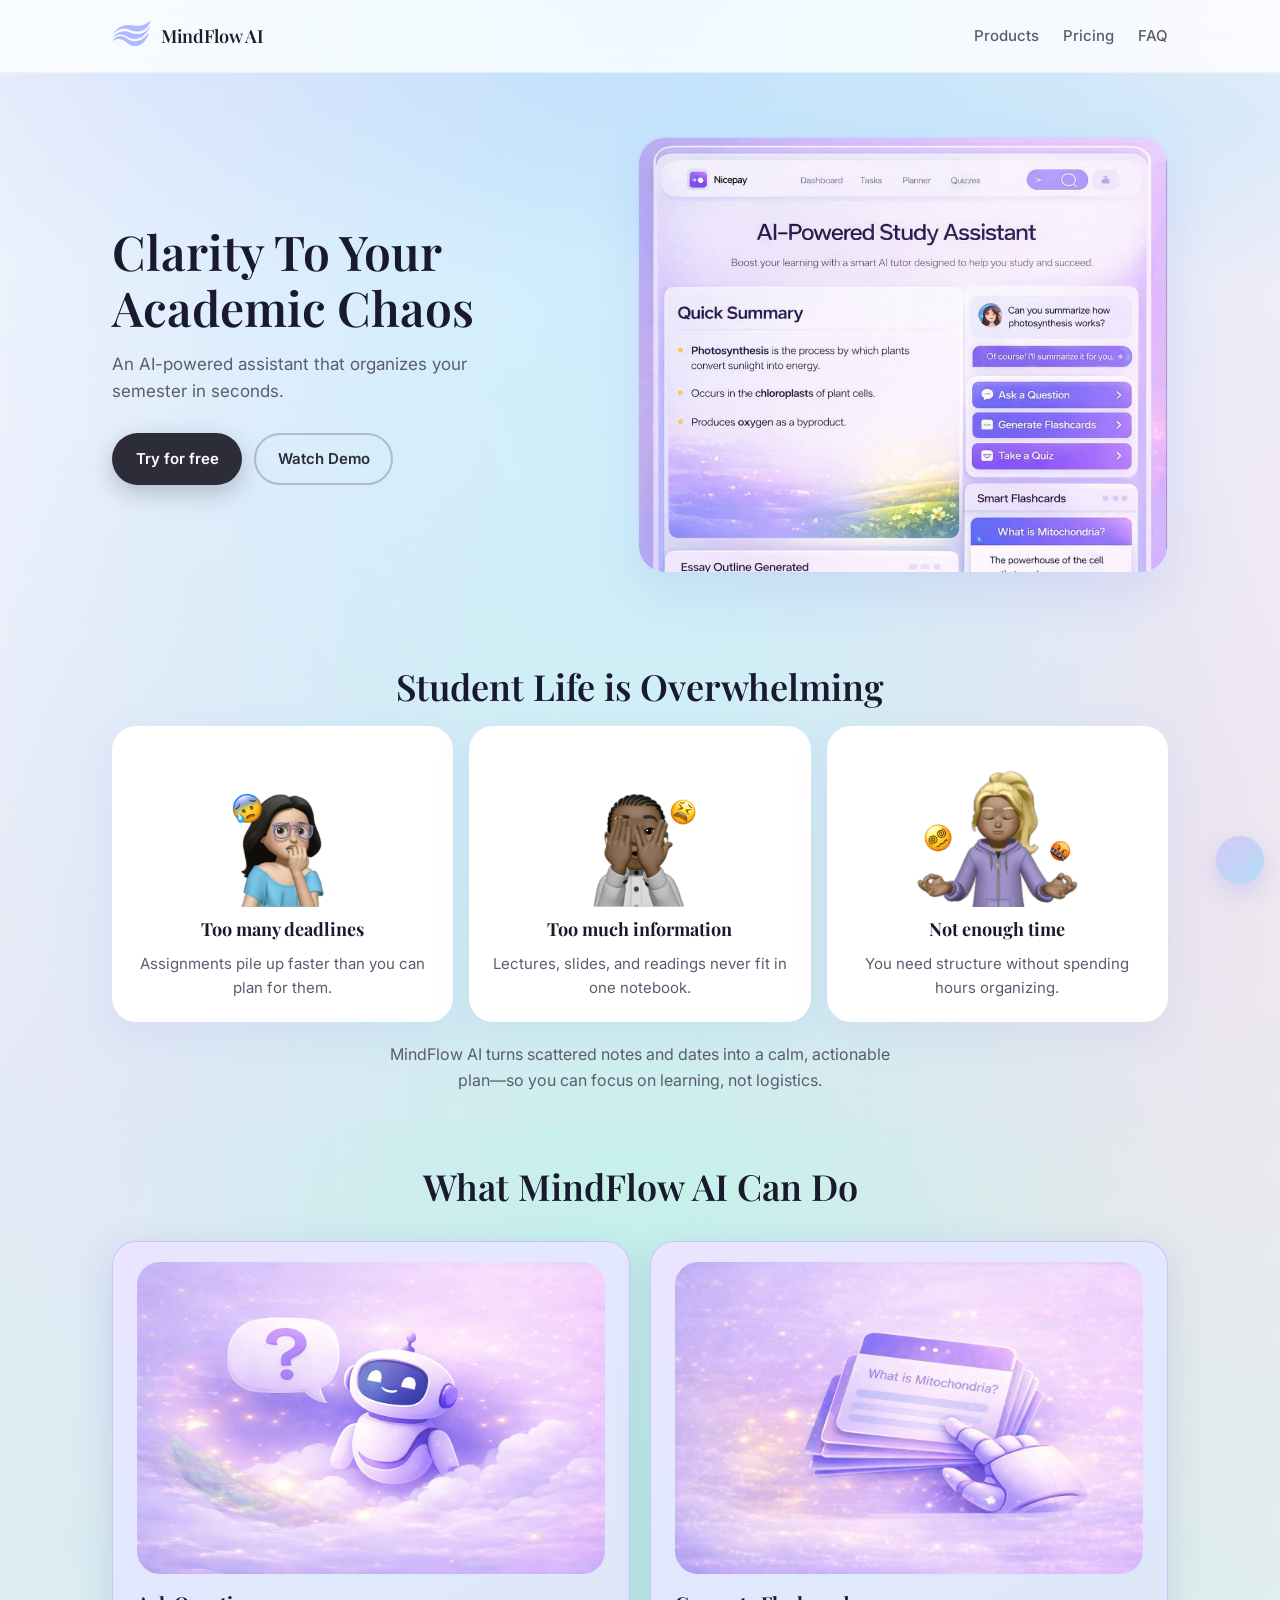
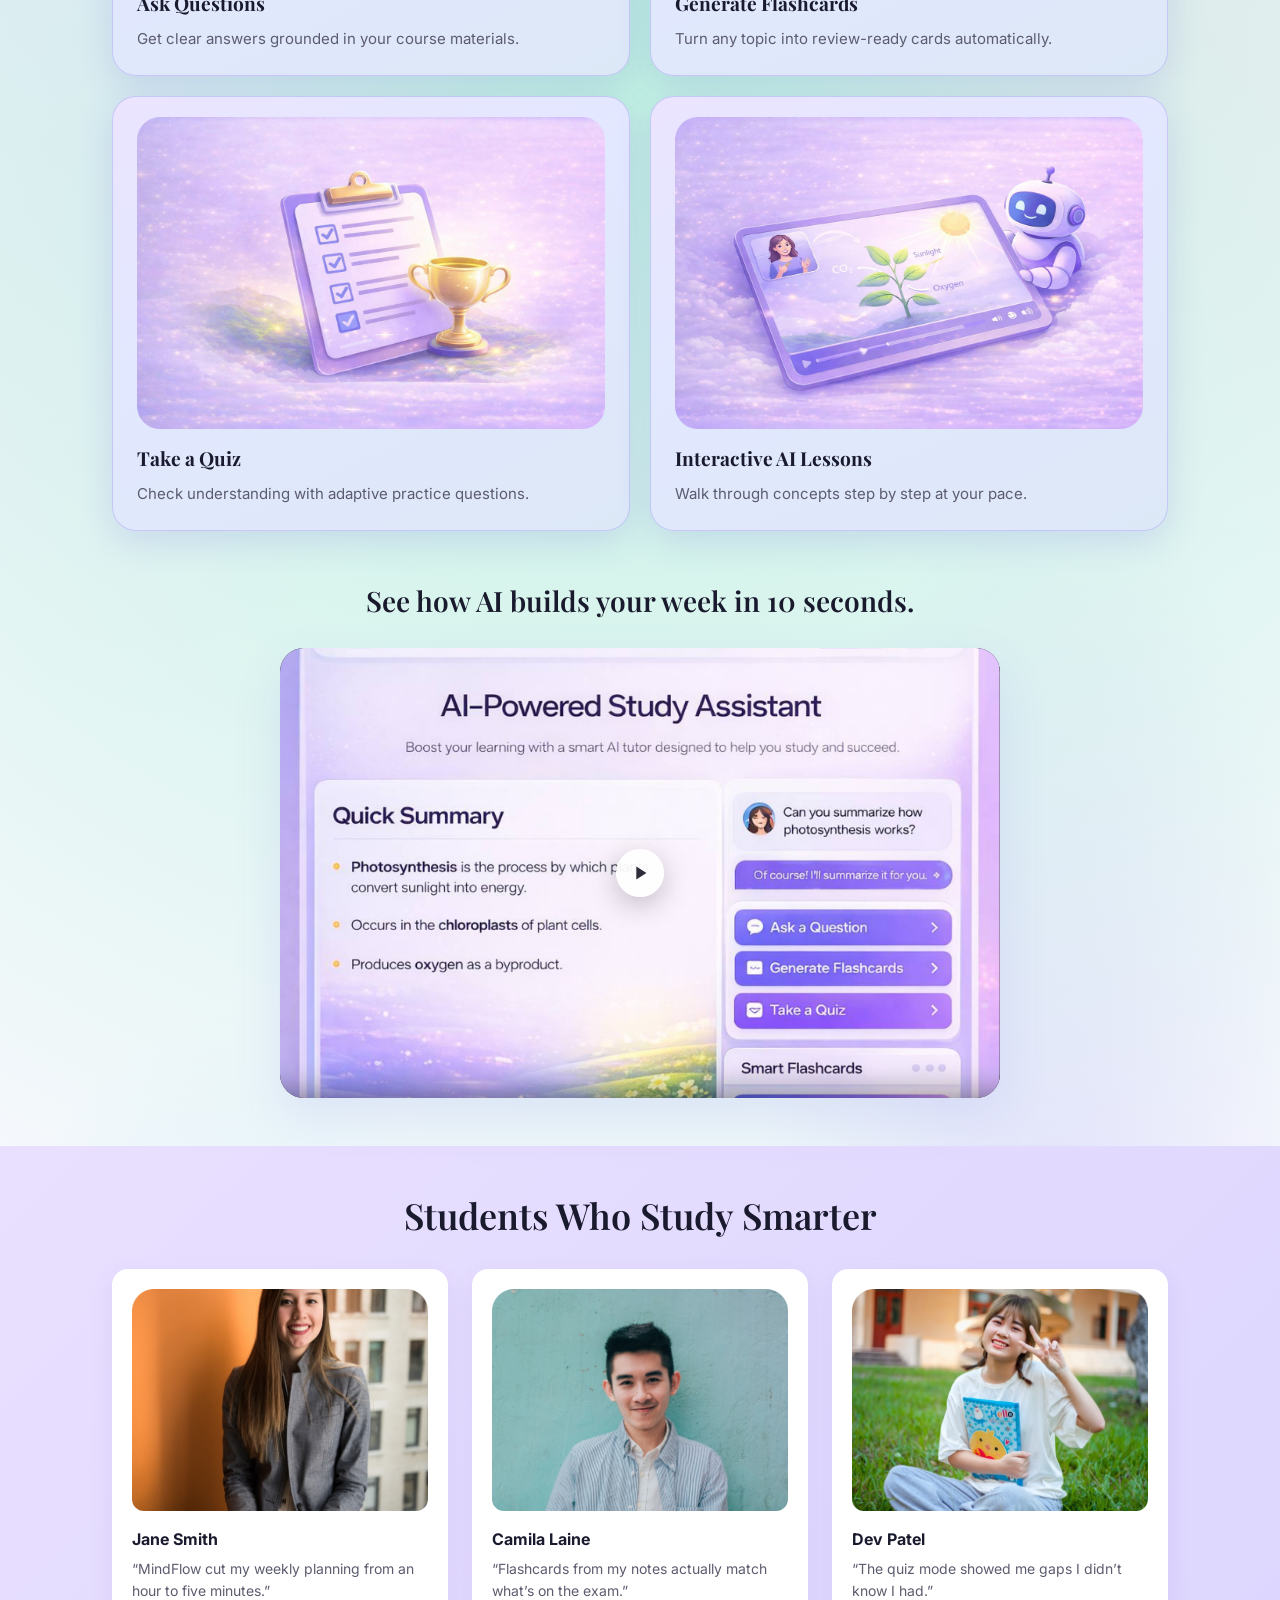
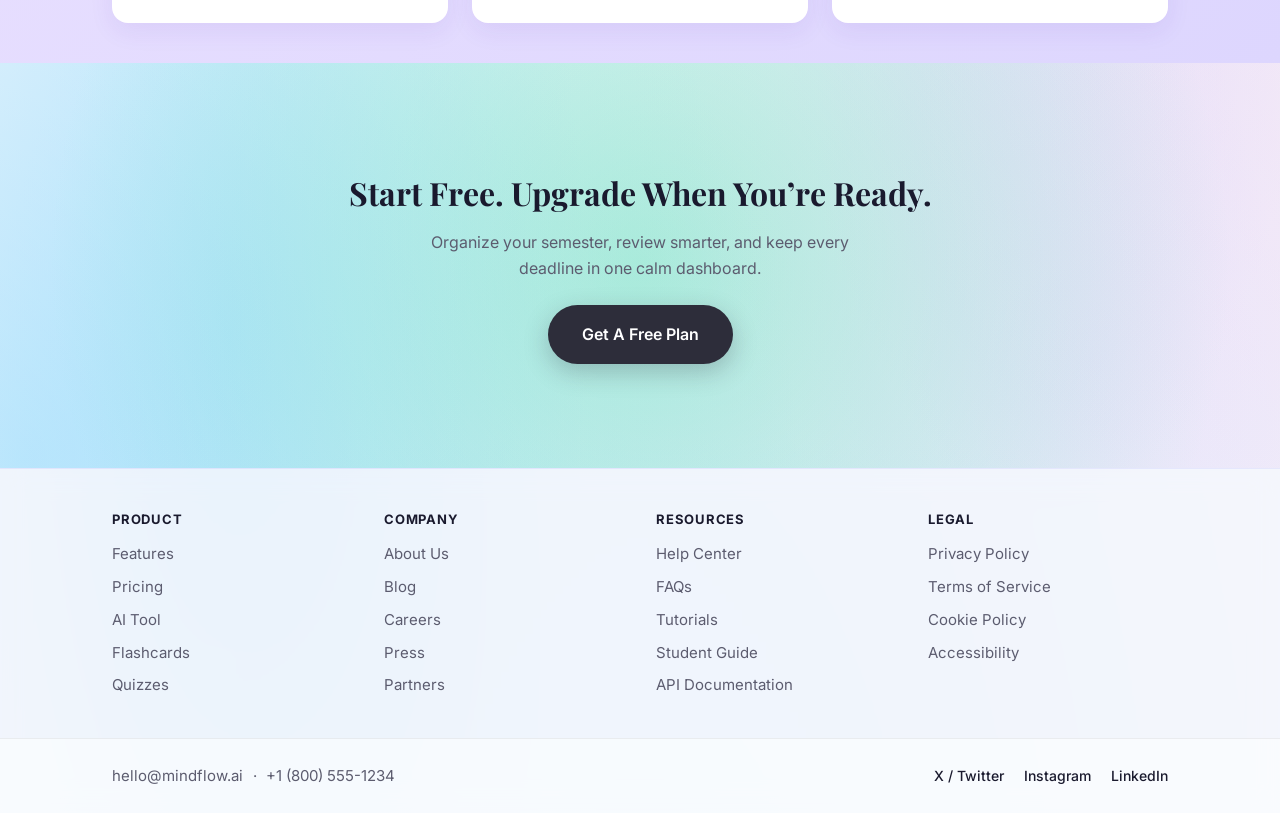
==== index.html @ b5762c06 "first commit" ====
<!DOCTYPE html>
<!-- MindFlow AI landing page for the web project -->
<html lang="en">
  <head>
    <meta charset="UTF-8" />
    <!-- makes the site look ok on phones (width fits the screen) -->
    <meta name="viewport" content="width=device-width, initial-scale=1.0" />
    <title>MindFlow AI — AI-Powered Study Assistant</title>
    <!-- Load fonts from Google; preconnect helps them load a bit faster -->
    <link rel="preconnect" href="https://fonts.googleapis.com" />
    <link rel="preconnect" href="https://fonts.gstatic.com" crossorigin />
    <link
      href="https://fonts.googleapis.com/css2?family=Inter:wght@400;500;600&family=Playfair+Display:ital,wght@0,500;0,600;0,700;1,500&display=swap"
      rel="stylesheet"
    />
    <!-- Main stylesheet for this page -->
    <link rel="stylesheet" href="styles.css" />
  </head>
  <body>
    <!-- top bar stays visible when you scroll; id top is for the logo link -->
    <header class="site-header" id="top">
      <div class="header-inner">
        <a href="#top" class="logo-link">
          <span class="logo-mark" aria-hidden="true">
            <img
              class="logo-img"
              src="resources/logo.svg"
              alt=""
              width="44"
              height="36"
              decoding="async"
            />
          </span>
          <span class="logo-text">MindFlow AI</span>
        </a>
        <!-- aria-label so screen readers know what this nav is -->
        <nav class="nav-primary" aria-label="Main">
          <ul class="nav-list">
            <li><a href="#services">Products</a></li>
            <li><a href="#cta">Pricing</a></li>
            <li><a href="#footer">FAQ</a></li>
          </ul>
        </nav>
      </div>
    </header>

    <!-- Main page content -->
    <main>
      <!-- big intro at the top with headline + screenshot -->
      <section class="section section--hero" id="hero" aria-labelledby="hero-heading">
        <!-- extra color blob behind the hero, hidden from screen readers -->
        <div class="hero-bg" aria-hidden="true"></div>
        <div class="container hero-layout">
          <div class="hero-copy">
            <h1 id="hero-heading" class="hero-title">Clarity To Your Academic Chaos</h1>
            <p class="hero-lead">An AI-powered assistant that organizes your semester in seconds.</p>
            <div class="hero-actions">
              <a href="#cta" class="btn btn--primary">Try for free</a>
              <a href="#demo" class="btn btn--ghost">Watch Demo</a>
            </div>
          </div>
          <figure class="hero-mockup">
            <img
              src="resources/hero_study_assistant.png"
              alt="MindFlow AI app dashboard with quick summary and study assistant tools"
              width="1200"
              height="800"
              loading="eager"
              fetchpriority="high"
            />
          </figure>
        </div>
      </section>

      <!-- 3 cards about problems students have -->
      <section class="section section--about" id="about" aria-labelledby="about-heading">
        <div class="container">
          <h2 id="about-heading" class="section-title">Student Life is Overwhelming</h2>
          <!-- article for each card -->
          <div class="about-grid">
            <article class="about-card">
              <div class="about-avatar">
                <img src="resources/student_life_deadlines.png" alt="" width="200" height="200" />
              </div>
              <h3 class="about-card-title">Too many deadlines</h3>
              <p class="about-card-text">Assignments pile up faster than you can plan for them.</p>
            </article>
            <article class="about-card">
              <div class="about-avatar">
                <img src="resources/student_life_much_info.png" alt="" width="200" height="200" />
              </div>
              <h3 class="about-card-title">Too much information</h3>
              <p class="about-card-text">Lectures, slides, and readings never fit in one notebook.</p>
            </article>
            <article class="about-card">
              <div class="about-avatar">
                <img src="resources/student_life_no_time.png" alt="" width="200" height="200" />
              </div>
              <h3 class="about-card-title">Not enough time</h3>
              <p class="about-card-text">You need structure without spending hours organizing.</p>
            </article>
          </div>
          <p class="about-outro">
            MindFlow AI turns scattered notes and dates into a calm, actionable plan—so you can focus on learning, not logistics.
          </p>
        </div>
      </section>

      <!-- features, then video, then reviews, then the sign up strip -->
      <section class="section section--services" id="services" aria-labelledby="services-heading">
        <div class="container">
          <h2 id="services-heading" class="section-title">What MindFlow AI Can Do</h2>
          <div class="features-grid">
            <article class="feature-card">
              <div class="feature-visual">
                <img src="resources/feature_questions.png" alt="" width="200" height="200" />
              </div>
              <h3 class="feature-title">Ask Questions</h3>
              <p class="feature-text">Get clear answers grounded in your course materials.</p>
            </article>
            <article class="feature-card">
              <div class="feature-visual">
                <img src="resources/feature_flashcards.png" alt="" width="200" height="200" />
              </div>
              <h3 class="feature-title">Generate Flashcards</h3>
              <p class="feature-text">Turn any topic into review-ready cards automatically.</p>
            </article>
            <article class="feature-card">
              <div class="feature-visual">
                <img src="resources/feature_quiz.png" alt="" width="200" height="200" />
              </div>
              <h3 class="feature-title">Take a Quiz</h3>
              <p class="feature-text">Check understanding with adaptive practice questions.</p>
            </article>
            <article class="feature-card">
              <div class="feature-visual">
                <img src="resources/feature_lessons.png" alt="" width="200" height="200" />
              </div>
              <h3 class="feature-title">Interactive AI Lessons</h3>
              <p class="feature-text">Walk through concepts step by step at your pace.</p>
            </article>
          </div>

          <!-- id demo = Watch demo button in header jumps here -->
          <div class="demo-block" id="demo">
            <h2 class="demo-title">See how AI builds your week in 10 seconds.</h2>
            <div class="demo-video-wrap">
              <button
                type="button"
                class="demo-play-toggle"
                aria-label="Play video"
                aria-pressed="false"
              >
                <svg
                  class="demo-play-toggle__icon demo-play-toggle__icon--play"
                  width="22"
                  height="22"
                  viewBox="0 0 24 24"
                  fill="none"
                  xmlns="http://www.w3.org/2000/svg"
                  aria-hidden="true"
                >
                  <path d="M8 5v14l11-7L8 5z" fill="currentColor" />
                </svg>
                <svg
                  class="demo-play-toggle__icon demo-play-toggle__icon--pause"
                  width="22"
                  height="22"
                  viewBox="0 0 24 24"
                  fill="none"
                  xmlns="http://www.w3.org/2000/svg"
                  aria-hidden="true"
                >
                  <path d="M6 5h4v14H6V5zm8 0h4v14h-4V5z" fill="currentColor" />
                </svg>
              </button>
              <video
                id="demo-video"
                class="demo-video"
                controls
                playsinline
                preload="metadata"
                poster="resources/hero_study_assistant.png"
              >
                <source src="resources/video_guide.mp4" type="video/mp4" />
              </video>
            </div>
          </div>
        </div>

        <!-- purple part goes full screen width, container inside keeps text lined up -->
        <div class="testimonials-block" aria-labelledby="testimonials-heading">
          <div class="container">
            <h2 id="testimonials-heading" class="section-title section-title--on-tint">
              Students Who Study Smarter
            </h2>
            <div class="testimonials-row">
              <figure class="testimonial-card">
                <img
                  class="testimonial-photo"
                  src="resources/student_1.png"
                  alt="Jane Smith"
                  width="400"
                  height="500"
                />
                <figcaption>
                  <strong>Jane Smith</strong>
                  <p>“MindFlow cut my weekly planning from an hour to five minutes.”</p>
                </figcaption>
              </figure>
              <figure class="testimonial-card">
                <img
                  class="testimonial-photo"
                  src="resources/student_2.png"
                  alt="Camila Laine"
                  width="400"
                  height="500"
                />
                <figcaption>
                  <strong>Camila Laine</strong>
                  <p>“Flashcards from my notes actually match what’s on the exam.”</p>
                </figcaption>
              </figure>
              <figure class="testimonial-card">
                <img
                  class="testimonial-photo"
                  src="resources/student_3.png"
                  alt="Dev Patel"
                  width="400"
                  height="500"
                />
                <figcaption>
                  <strong>Dev Patel</strong>
                  <p>“The quiz mode showed me gaps I didn’t know I had.”</p>
                </figcaption>
              </figure>
            </div>
          </div>
        </div>

        <!-- id cta used by Pricing link and Try for free -->
        <div class="cta-block" id="cta" aria-labelledby="cta-heading">
          <div class="cta-glow" aria-hidden="true"></div>
          <div class="cta-inner container">
            <h2 id="cta-heading" class="cta-title">Start Free. Upgrade When You’re Ready.</h2>
            <p class="cta-text">
              Organize your semester, review smarter, and keep every deadline in one calm dashboard.
            </p>
            <a href="#top" class="btn btn--primary btn--large">Get A Free Plan</a>
          </div>
        </div>
      </section>
    </main>

    <!-- links at bottom; id footer for FAQ in nav -->
    <footer class="site-footer" id="footer">
      <div class="container footer-grid">
        <div class="footer-col">
          <h3 class="footer-heading">Product</h3>
          <ul class="footer-links">
            <li><a href="#services">Features</a></li>
            <li><a href="#cta">Pricing</a></li>
            <li><a href="#services">AI Tool</a></li>
            <li><a href="#services">Flashcards</a></li>
            <li><a href="#services">Quizzes</a></li>
          </ul>
        </div>
        <div class="footer-col">
          <h3 class="footer-heading">Company</h3>
          <ul class="footer-links">
            <li><a href="#about">About Us</a></li>
            <li><a href="#footer">Blog</a></li>
            <li><a href="#footer">Careers</a></li>
            <li><a href="#footer">Press</a></li>
            <li><a href="#footer">Partners</a></li>
          </ul>
        </div>
        <div class="footer-col">
          <h3 class="footer-heading">Resources</h3>
          <ul class="footer-links">
            <li><a href="#footer">Help Center</a></li>
            <li><a href="#footer">FAQs</a></li>
            <li><a href="#footer">Tutorials</a></li>
            <li><a href="#footer">Student Guide</a></li>
            <li><a href="#footer">API Documentation</a></li>
          </ul>
        </div>
        <div class="footer-col">
          <h3 class="footer-heading">Legal</h3>
          <ul class="footer-links">
            <li><a href="#footer">Privacy Policy</a></li>
            <li><a href="#footer">Terms of Service</a></li>
            <li><a href="#footer">Cookie Policy</a></li>
            <li><a href="#footer">Accessibility</a></li>
          </ul>
        </div>
      </div>
      <div class="footer-bottom">
        <div class="container footer-bottom-inner">
          <!-- mailto opens email app, tel opens phone -->
          <p class="footer-contact">
            <a href="mailto:hello@mindflow.ai">hello@mindflow.ai</a>
            <span class="sep" aria-hidden="true">·</span>
            <a href="tel:+18005551234">+1 (800) 555-1234</a>
          </p>
          <!-- _blank = new tab; noopener lowers risk when opening external links -->
          <ul class="social-list" aria-label="Social media">
            <li>
              <a href="https://twitter.com" class="social-link" target="_blank" rel="noopener noreferrer">X / Twitter</a>
            </li>
            <li>
              <a href="https://instagram.com" class="social-link" target="_blank" rel="noopener noreferrer">Instagram</a>
            </li>
            <li>
              <a href="https://linkedin.com" class="social-link" target="_blank" rel="noopener noreferrer">LinkedIn</a>
            </li>
          </ul>
        </div>
      </div>
    </footer>

    <script>
      // small script: middle play button plays or pauses the video and switches icon
      (function () {
        var wrap = document.querySelector(".demo-video-wrap");
        if (!wrap) return;
        var video = wrap.querySelector(".demo-video");
        var btn = wrap.querySelector(".demo-play-toggle");
        if (!video || !btn) return;

        function syncToggle() {
          var playing = !video.paused;
          btn.classList.toggle("is-playing", playing);
          btn.setAttribute("aria-pressed", playing ? "true" : "false");
          btn.setAttribute("aria-label", playing ? "Pause video" : "Play video");
        }

        btn.addEventListener("click", function () {
          if (video.paused) {
            video.play().catch(function () {});
          } else {
            video.pause();
          }
        });

        video.addEventListener("play", syncToggle);
        video.addEventListener("pause", syncToggle);
        video.addEventListener("ended", syncToggle);
      })();
    </script>
  </body>
</html>
---- styles.css ----
/* CSS for MindFlow landing page — mobile-first: base rules for small screens, wider layouts in media queries */

/* box-sizing so padding doesnt mess up widths */
*,
*::before,
*::after {
  box-sizing: border-box;
}

/* shared colors and spacing tokens — change :root to restyle the whole page */
:root {
  --font-sans: "Inter", system-ui, sans-serif;
  --font-serif: "Playfair Display", Georgia, serif;
  --color-text: #1a1a2e;
  --color-muted: #5c5c6f;
  --color-white: #fff;
  --lavender: #e8e4f3;
  --mint: #d4f4ec;
  --blue-soft: #d6e8ff;
  --pink-soft: #fde8f0;
  --purple-tint: #c4b5fd;
  --accent-dark: #2d2d3a;
  --shadow-soft: 0 20px 50px rgba(99, 102, 241, 0.12);
  --radius: 16px;
  --radius-lg: 24px;
  --header-h: 72px;
  --mesh-base-color: #f5f8fc;
}

/* smooth scroll when you click anchor links */
html {
  scroll-behavior: smooth;
}

/* page background = soft circles on a light base (matches the mockup style) */
body {
  margin: 0;
  min-height: 100vh;
  font-family: var(--font-sans);
  font-size: 1rem;
  line-height: 1.6;
  color: var(--color-text);
  background-color: var(--mesh-base-color);
  background-image:
    radial-gradient(ellipse 110% 85% at 50% -8%, rgba(125, 211, 252, 0.44), transparent 58%),
    radial-gradient(ellipse 72% 58% at 8% 28%, rgba(233, 213, 255, 0.4), transparent 52%),
    radial-gradient(ellipse 78% 62% at 94% 22%, rgba(251, 207, 232, 0.44), transparent 52%),
    radial-gradient(ellipse 100% 75% at 50% 108%, rgba(186, 230, 253, 0.38), transparent 58%),
    radial-gradient(ellipse 58% 48% at 18% 88%, rgba(125, 211, 252, 0.34), transparent 48%),
    radial-gradient(circle at 48% 40%, rgba(110, 231, 183, 0.4), transparent 52%),
    radial-gradient(ellipse 50% 45% at 82% 72%, rgba(196, 181, 253, 0.32), transparent 46%);
  background-repeat: no-repeat;
  background-size: 100% 100%;
}

img {
  max-width: 100%;
  height: auto;
  display: block;
}

a {
  color: inherit;
  text-decoration: none;
}

a:hover {
  text-decoration: underline;
}

/* keeps content from stretching too wide on big monitors + side padding on phone */
.container {
  width: 100%;
  max-width: 1120px;
  margin-inline: auto;
  padding-inline: 1.25rem;
}

/* sticky header with frosted glass look */
.site-header#top {
  position: sticky;
  top: 0;
  z-index: 100;
  background: rgba(255, 255, 255, 0.72);
  backdrop-filter: blur(12px);
  -webkit-backdrop-filter: blur(12px);
  border-bottom: 1px solid rgba(99, 102, 241, 0.08);
}

/* logo and nav stack on phone, row on tablet+ */
.header-inner {
  display: flex;
  flex-direction: column;
  align-items: flex-start;
  gap: 1rem;
  min-height: var(--header-h);
  padding-block: 1rem;
  max-width: 1120px;
  margin-inline: auto;
  padding-inline: 1.25rem;
}

.logo-link {
  display: inline-flex;
  align-items: center;
  gap: 0.625rem;
  color: var(--color-text);
  position: relative;
  text-decoration: none;
}

.logo-link:hover {
  text-decoration: none;
  opacity: 0.88;
}

.logo-mark {
  display: flex;
  align-items: center;
  flex-shrink: 0;
  line-height: 0;
}

.logo-img {
  display: block;
  height: 32px;
  width: auto;
}

/* brand name next to icon */
.logo-text {
  font-family: var(--font-serif);
  font-size: 1.125rem;
  font-weight: 600;
  letter-spacing: -0.02em;
  line-height: 1;
  color: #1e1b2e;
}

.nav-primary .nav-list {
  list-style: none;
  margin: 0;
  padding: 0;
  display: flex;
  flex-wrap: wrap;
  gap: 0.5rem 1.5rem;
}

.nav-primary .nav-list > li > a {
  position: relative;
  font-size: 0.9375rem;
  font-weight: 500;
  color: var(--color-muted);
  text-decoration: none;
}

/* underline animation on hover (pseudo element trick) */
.nav-primary .nav-list > li > a::after {
  content: "";
  position: absolute;
  left: 0;
  bottom: -0.2em;
  width: 100%;
  height: 1px;
  background: currentColor;
  transform: scaleX(0);
  transform-origin: left center;
  transition: transform 0.28s cubic-bezier(0.22, 1, 0.36, 1);
}

.nav-primary .nav-list > li > a:hover,
.nav-primary .nav-list > li > a:focus-visible {
  color: var(--color-text);
  text-decoration: none;
}

.nav-primary .nav-list > li > a:hover::after,
.nav-primary .nav-list > li > a:focus-visible::after {
  transform: scaleX(1);
}

@media (prefers-reduced-motion: reduce) {
  .nav-primary .nav-list > li > a::after {
    transition-duration: 0.01ms;
  }
}

/* default vertical spacing for each big section */
.section {
  position: relative;
  padding-block: 3.5rem;
}

/* section headings — clamp() so font grows a bit on wider screens */
.section-title {
  font-family: var(--font-serif);
  font-size: clamp(1.75rem, 4vw, 2.25rem);
  font-weight: 600;
  text-align: center;
  margin: 0 0 2rem;
  line-height: 1.2;
}

.section-title--on-tint {
  color: var(--color-text);
}

/* hero: hide overflow so the bg gradient doesnt cause sideways scroll */
.section.section--hero#hero {
  padding-block: 2.5rem 2.75rem;
  overflow: hidden;
}

/* purple/blue glow behind hero text — absolute so it doesnt push layout */
.hero-bg {
  position: absolute;
  inset: -20% -10% auto;
  height: 70%;
  background: radial-gradient(ellipse at 30% 20%, rgba(196, 181, 253, 0.22), transparent 55%),
    radial-gradient(ellipse at 80% 40%, rgba(125, 211, 252, 0.18), transparent 50%);
  pointer-events: none;
  z-index: 0;
}

/* content above the hero background */
.hero-layout {
  position: relative;
  z-index: 1;
  display: flex;
  flex-direction: column;
  gap: 2.5rem;
  align-items: stretch;
}

.hero-copy {
  position: relative;
}

.hero-title {
  font-family: var(--font-serif);
  font-size: clamp(2rem, 6vw, 3rem);
  font-weight: 600;
  line-height: 1.15;
  margin: 0 0 1rem;
}

.hero-lead {
  margin: 0 0 1.75rem;
  font-size: 1.0625rem;
  color: var(--color-muted);
  max-width: 36ch;
}

.hero-actions {
  display: flex;
  flex-wrap: wrap;
  gap: 0.75rem;
  align-items: center;
}

.btn {
  display: inline-flex;
  align-items: center;
  justify-content: center;
  padding: 0.75rem 1.35rem;
  font-weight: 600;
  font-size: 0.9375rem;
  border-radius: 999px;
  border: 2px solid transparent;
  cursor: pointer;
  transition: transform 0.15s ease, box-shadow 0.15s ease, background 0.15s ease;
}

.btn:hover {
  text-decoration: none;
  transform: translateY(-1px);
}

.btn--primary {
  background: var(--accent-dark);
  color: var(--color-white);
  box-shadow: 0 8px 24px rgba(45, 45, 58, 0.25);
}

.btn--primary:hover,
.btn--primary:focus-visible {
  background: #9747ff;
  box-shadow: 0 12px 28px rgba(151, 71, 255, 0.35);
}

.btn--ghost {
  background: transparent;
  color: var(--accent-dark);
  border-color: rgba(45, 45, 58, 0.25);
}

.btn--ghost:hover,
.btn--ghost:focus-visible {
  color: #9747ff;
  border-color: #9747ff;
  background: transparent;
}

.btn--large {
  padding: 0.9rem 2rem;
  font-size: 1rem;
}

.hero-mockup {
  position: relative;
  margin: 0;
}

.hero-mockup img {
  width: 100%;
  height: auto;
  border-radius: var(--radius-lg);
  box-shadow: var(--shadow-soft);
  border: 1px solid rgba(99, 102, 241, 0.1);
}

/* student life section — a little tinted bg, tighter padding than other sections */
.section.section--about#about {
  background: linear-gradient(180deg, transparent, rgba(232, 228, 243, 0.18));
  padding-block: 1.5rem;
}

.section.section--about#about .section-title {
  margin-bottom: 1.125rem;
}

.about-grid {
  display: flex;
  flex-direction: column;
  gap: 1rem;
  margin-bottom: 1.25rem;
}

.about-card {
  background: var(--color-white);
  border-radius: var(--radius-lg);
  padding: 1.25rem 1.25rem 1.35rem;
  text-align: center;
  box-shadow: 0 12px 40px rgba(99, 102, 241, 0.08);
  border: 1px solid rgba(255, 255, 255, 0.8);
}

.about-avatar {
  display: flex;
  justify-content: center;
  margin-bottom: 0.5rem;
  line-height: 0;
}

.about-avatar img {
  display: block;
  width: auto;
  height: auto;
  max-width: 100%;
  max-height: min(160px, 42vw);
  object-fit: contain;
}

.about-card-title {
  font-family: var(--font-serif);
  font-size: 1.125rem;
  margin: 0 0 0.5rem;
}

.about-card-text {
  margin: 0;
  font-size: 0.9375rem;
  color: var(--color-muted);
}

.about-outro {
  text-align: center;
  max-width: 52ch;
  margin: 0 auto;
  color: var(--color-muted);
  font-size: 1rem;
}

/* testimonials: full width purple bar */
.testimonials-block {
  width: 100%;
  margin-top: 2rem;
  padding-block: 2.5rem 2rem;
  padding-inline: 0;
  background: linear-gradient(135deg, #e9e0ff, #ddd6fe);
  border-radius: 0;
}

.testimonials-row {
  display: flex;
  flex-direction: column;
  gap: 1.25rem;
}

.testimonial-card {
  margin: 0;
  background: var(--color-white);
  border-radius: var(--radius);
  padding: 1.25rem;
  box-shadow: 0 8px 24px rgba(91, 33, 182, 0.08);
}

.testimonial-photo {
  width: 100%;
  aspect-ratio: 4 / 3;
  object-fit: cover;
  object-position: center top;
  border-radius: 12px;
  margin-bottom: 1rem;
}

/* name above the quote */
.testimonial-card figcaption strong {
  display: block;
  margin-bottom: 0.35rem;
}

.testimonial-card figcaption p {
  margin: 0;
  font-size: 0.875rem;
  color: var(--color-muted);
}

/* services section — tighter top padding to sit closer to student life; no bottom padding because CTA follows */
.section.section--services#services {
  padding-block-end: 0;
  padding-block-start: 2.25rem;
}

.features-grid {
  display: flex;
  flex-direction: column;
  gap: 1.25rem;
  margin-bottom: 3rem;
}

/* feature cards all same purple-ish style with shadow so they pop */
.feature-card {
  display: flex;
  flex-direction: column;
  align-items: stretch;
  min-width: 0;
  background: linear-gradient(155deg, #ebe4ff 0%, #e2e8ff 42%, #dde8f7 100%);
  border-radius: var(--radius-lg);
  padding: 1.25rem 1.5rem 1.5rem;
  border: 1px solid rgba(79, 70, 229, 0.2);
  box-shadow: 0 10px 36px rgba(67, 56, 202, 0.14);
  position: relative;
  overflow: hidden;
}

.feature-visual {
  display: flex;
  align-items: center;
  justify-content: center;
  align-self: center;
  width: fit-content;
  max-width: 100%;
  margin-bottom: 0.875rem;
  flex-shrink: 0;
}

.feature-visual img {
  display: block;
  width: auto;
  height: auto;
  max-width: 100%;
  object-fit: contain;
}

.feature-title {
  font-family: var(--font-serif);
  font-size: 1.2rem;
  margin: 0 0 0.5rem;
  width: 100%;
  min-width: 0;
}

.feature-text {
  margin: 0;
  font-size: 0.9375rem;
  color: var(--color-muted);
  width: 100%;
  min-width: 0;
}

.demo-block {
  text-align: center;
  margin-bottom: 3rem;
}

.demo-title {
  font-family: var(--font-serif);
  font-size: clamp(1.35rem, 3.5vw, 1.75rem);
  font-weight: 600;
  margin: 0 0 1.5rem;
}

/* 16:10 box so the video doesnt jump when it plays */
.demo-video-wrap {
  position: relative;
  width: 100%;
  max-width: 720px;
  margin-inline: auto;
  aspect-ratio: 16 / 10;
  border-radius: var(--radius-lg);
  overflow: hidden;
  box-shadow: var(--shadow-soft);
  background: #0f0f14;
}

.demo-play-toggle {
  position: absolute;
  top: 50%;
  left: 50%;
  z-index: 2;
  display: inline-flex;
  align-items: center;
  justify-content: center;
  width: 48px;
  height: 48px;
  margin: 0;
  padding: 0;
  border: none;
  border-radius: 50%;
  color: var(--accent-dark);
  background: rgba(255, 255, 255, 0.94);
  box-shadow: 0 8px 28px rgba(0, 0, 0, 0.22);
  cursor: pointer;
  transform: translate(-50%, -50%);
  transition: transform 0.15s ease, box-shadow 0.15s ease, background 0.15s ease;
}

.demo-play-toggle:hover {
  background: var(--color-white);
  box-shadow: 0 10px 32px rgba(99, 102, 241, 0.25);
  transform: translate(-50%, -50%) scale(1.06);
}

.demo-play-toggle:focus-visible {
  outline: 2px solid #6366f1;
  outline-offset: 3px;
}

.demo-play-toggle__icon {
  display: block;
}

.demo-play-toggle__icon--pause {
  display: none;
}

.demo-play-toggle.is-playing .demo-play-toggle__icon--play {
  display: none;
}

.demo-play-toggle.is-playing .demo-play-toggle__icon--pause {
  display: block;
}

@media (prefers-reduced-motion: reduce) {
  .demo-play-toggle {
    transition-duration: 0.01ms;
  }

  .demo-play-toggle:hover {
    transform: translate(-50%, -50%);
  }
}

/* video fills width of box, extra height gets clipped */
.demo-video {
  position: absolute;
  left: 0;
  top: 50%;
  transform: translateY(-50%);
  width: 100%;
  height: auto;
  display: block;
}

/* start free strip — full width, big padding */
.cta-block {
  position: relative;
  width: 100%;
  text-align: center;
  padding-block: clamp(4rem, 10vw, 6.5rem);
  padding-inline: 0;
  overflow: hidden;
}

/* colorful blobs behind the CTA text */
.cta-glow {
  position: absolute;
  inset: -30%;
  background: radial-gradient(circle at 50% 50%, rgba(110, 231, 183, 0.48), transparent 55%),
    radial-gradient(circle at 20% 80%, rgba(125, 211, 252, 0.42), transparent 45%),
    radial-gradient(circle at 88% 18%, rgba(251, 207, 232, 0.28), transparent 42%),
    radial-gradient(ellipse 90% 70% at 50% 115%, rgba(186, 230, 253, 0.35), transparent 55%),
    radial-gradient(circle at 72% 65%, rgba(196, 181, 253, 0.22), transparent 48%);
  z-index: 0;
}

.cta-inner {
  position: relative;
  z-index: 1;
}

.cta-title {
  font-family: var(--font-serif);
  font-size: clamp(1.5rem, 4vw, 2rem);
  margin: 0 0 0.75rem;
}

.cta-text {
  margin: 0 auto 1.5rem;
  max-width: 42ch;
  color: var(--color-muted);
}

/* footer */
.site-footer#footer {
  background: rgba(244, 246, 252, 0.72);
  backdrop-filter: blur(14px);
  -webkit-backdrop-filter: blur(14px);
  border-top: 1px solid rgba(99, 102, 241, 0.1);
  padding-top: 0;
}

.footer-grid {
  display: flex;
  flex-direction: column;
  gap: 2rem;
  padding-block: 2.5rem;
}

.footer-heading {
  font-size: 0.8125rem;
  font-weight: 700;
  text-transform: uppercase;
  letter-spacing: 0.06em;
  margin: 0 0 0.75rem;
  color: var(--color-text);
}

.footer-links {
  list-style: none;
  margin: 0;
  padding: 0;
}

/* space between list items — the + selector means "li that comes right after another li" */
.footer-links li + li {
  margin-top: 0.45rem;
}

.footer-links a {
  font-size: 0.9375rem;
  color: var(--color-muted);
}

.footer-links a:hover {
  color: var(--color-text);
}

.footer-bottom {
  border-top: 1px solid rgba(0, 0, 0, 0.06);
  padding-block: 1.5rem;
  background: rgba(255, 255, 255, 0.5);
}

.footer-bottom-inner {
  display: flex;
  flex-direction: column;
  gap: 1rem;
  align-items: center;
  text-align: center;
}

.footer-contact {
  margin: 0;
  font-size: 0.9375rem;
  color: var(--color-muted);
}

.footer-contact .sep {
  margin-inline: 0.35rem;
}

.social-list {
  list-style: none;
  margin: 0;
  padding: 0;
  display: flex;
  flex-wrap: wrap;
  gap: 0.75rem 1.25rem;
  justify-content: center;
}

.social-link {
  font-size: 0.875rem;
  font-weight: 500;
  color: var(--color-text);
}

/* from 640px: header in a row, about cards side by side, 2 column features */
@media (min-width: 640px) {
  .header-inner {
    flex-direction: row;
    align-items: center;
    justify-content: space-between;
  }

  .about-grid {
    flex-direction: row;
    flex-wrap: wrap;
    justify-content: center;
  }

  .about-card {
    flex: 1 1 calc(50% - 1rem);
    min-width: 220px;
    max-width: 320px;
  }

  .testimonials-row {
    flex-direction: row;
    flex-wrap: wrap;
    justify-content: center;
  }

  .testimonial-card {
    flex: 1 1 calc(50% - 1rem);
    max-width: 340px;
  }

  .features-grid {
    display: grid;
    grid-template-columns: repeat(2, 1fr);
    gap: 1.25rem;
  }
}

/* desktop: more section padding, hero side by side, 4 col footer, corner decoration */
@media (min-width: 900px) {
  body::after {
    content: "";
    position: fixed;
    bottom: 1rem;
    right: 1rem;
    width: 48px;
    height: 48px;
    border-radius: 50%;
    background: linear-gradient(135deg, rgba(196, 181, 253, 0.6), rgba(125, 211, 252, 0.5));
    box-shadow: 0 8px 24px rgba(99, 102, 241, 0.2);
    z-index: 40;
    pointer-events: none;
  }

  .section {
    padding-block: 5rem;
  }

  .section.section--services#services {
    padding-block-end: 0;
    padding-block-start: 2.5rem;
  }

  .section.section--hero#hero {
    padding-block: 4rem 3.75rem;
  }

  .section.section--about#about {
    padding-block: 2rem;
  }

  .hero-layout {
    flex-direction: row;
    align-items: center;
    gap: 3rem;
  }

  .hero-copy {
    flex: 1 1 45%;
  }

  .hero-mockup {
    flex: 1 1 50%;
  }

  .about-grid {
    flex-wrap: nowrap;
  }

  .about-card {
    flex: 1 1 0;
    max-width: none;
  }

  .testimonials-block {
    padding-block: 3rem 2.5rem;
  }

  .testimonials-row {
    flex-wrap: nowrap;
    gap: 1.5rem;
  }

  .testimonial-card {
    flex: 1 1 0;
    max-width: none;
  }

  .footer-grid {
    display: grid;
    grid-template-columns: repeat(4, 1fr);
    gap: 2rem;
  }

  .footer-bottom-inner {
    flex-direction: row;
    justify-content: space-between;
    text-align: left;
  }
}

/* a bit more padding on very wide screens */
@media (min-width: 1100px) {
  .container,
  .header-inner {
    padding-inline: 2rem;
  }
}
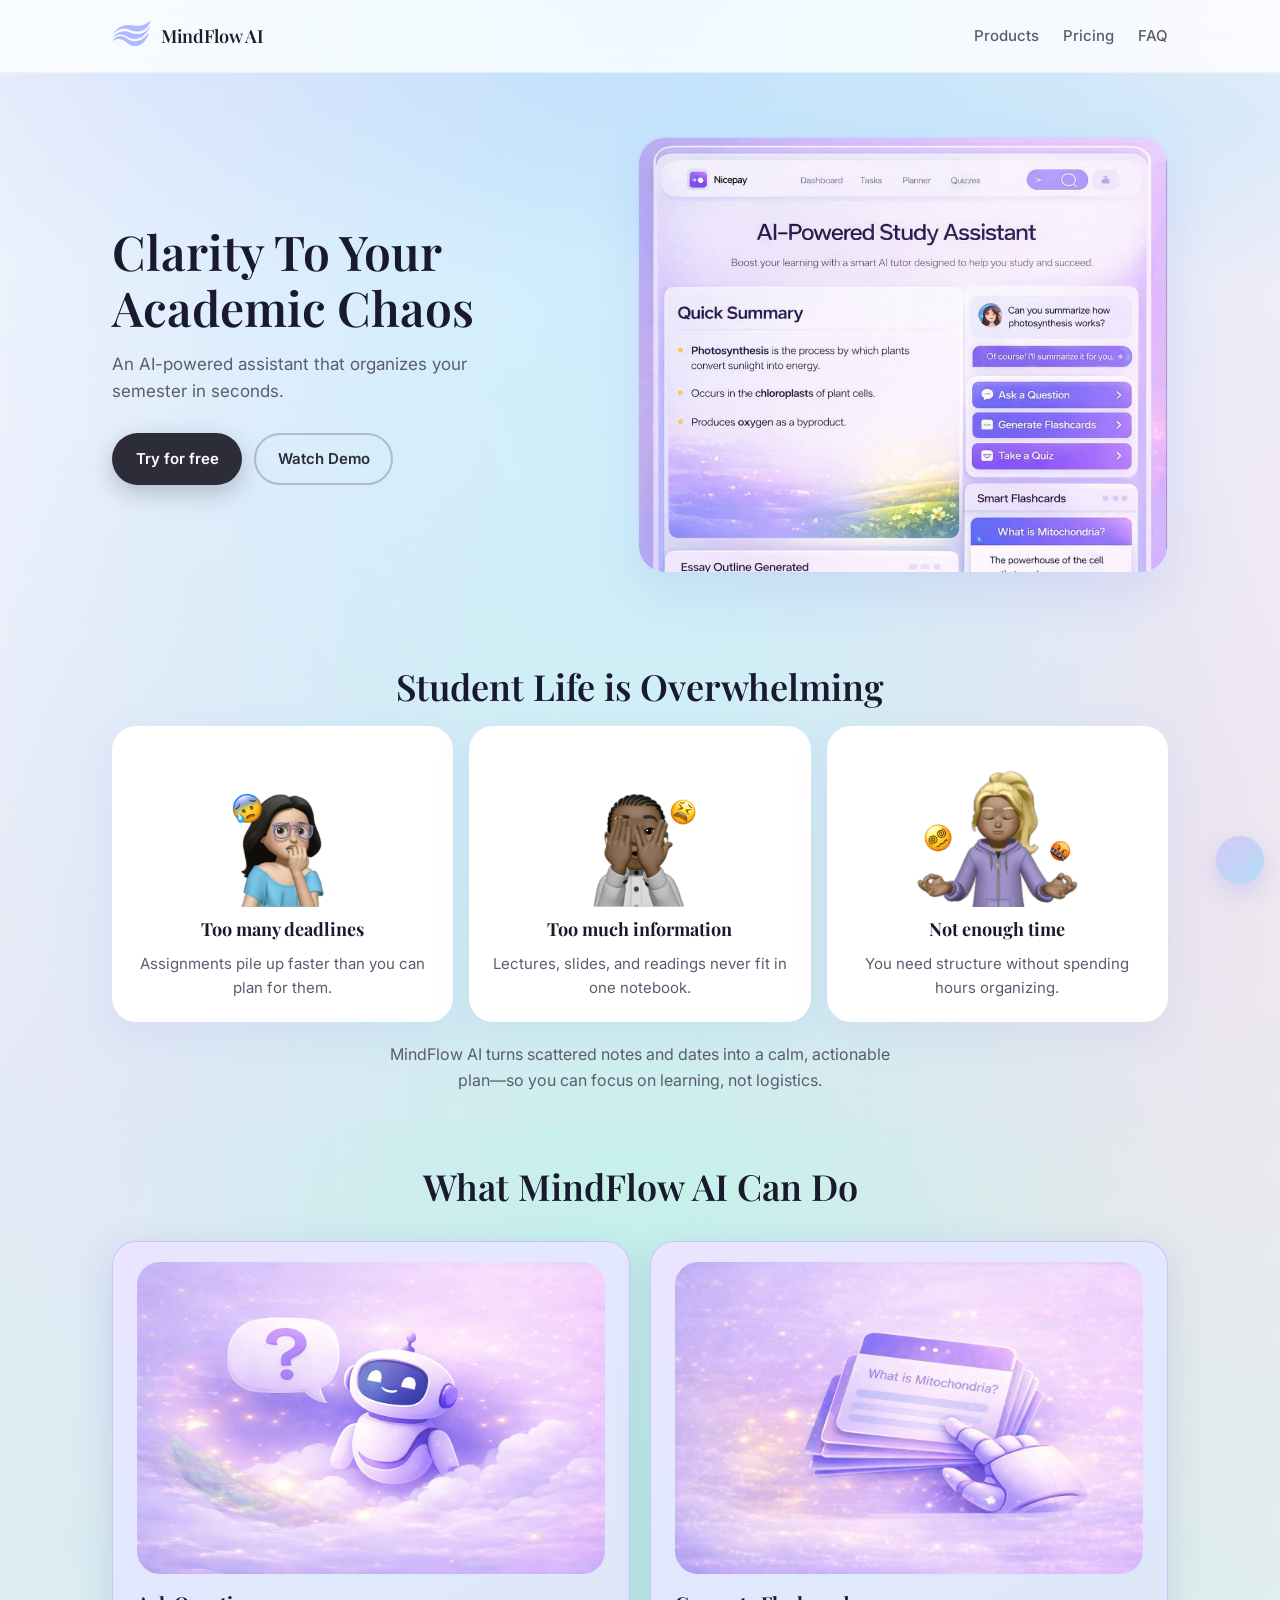
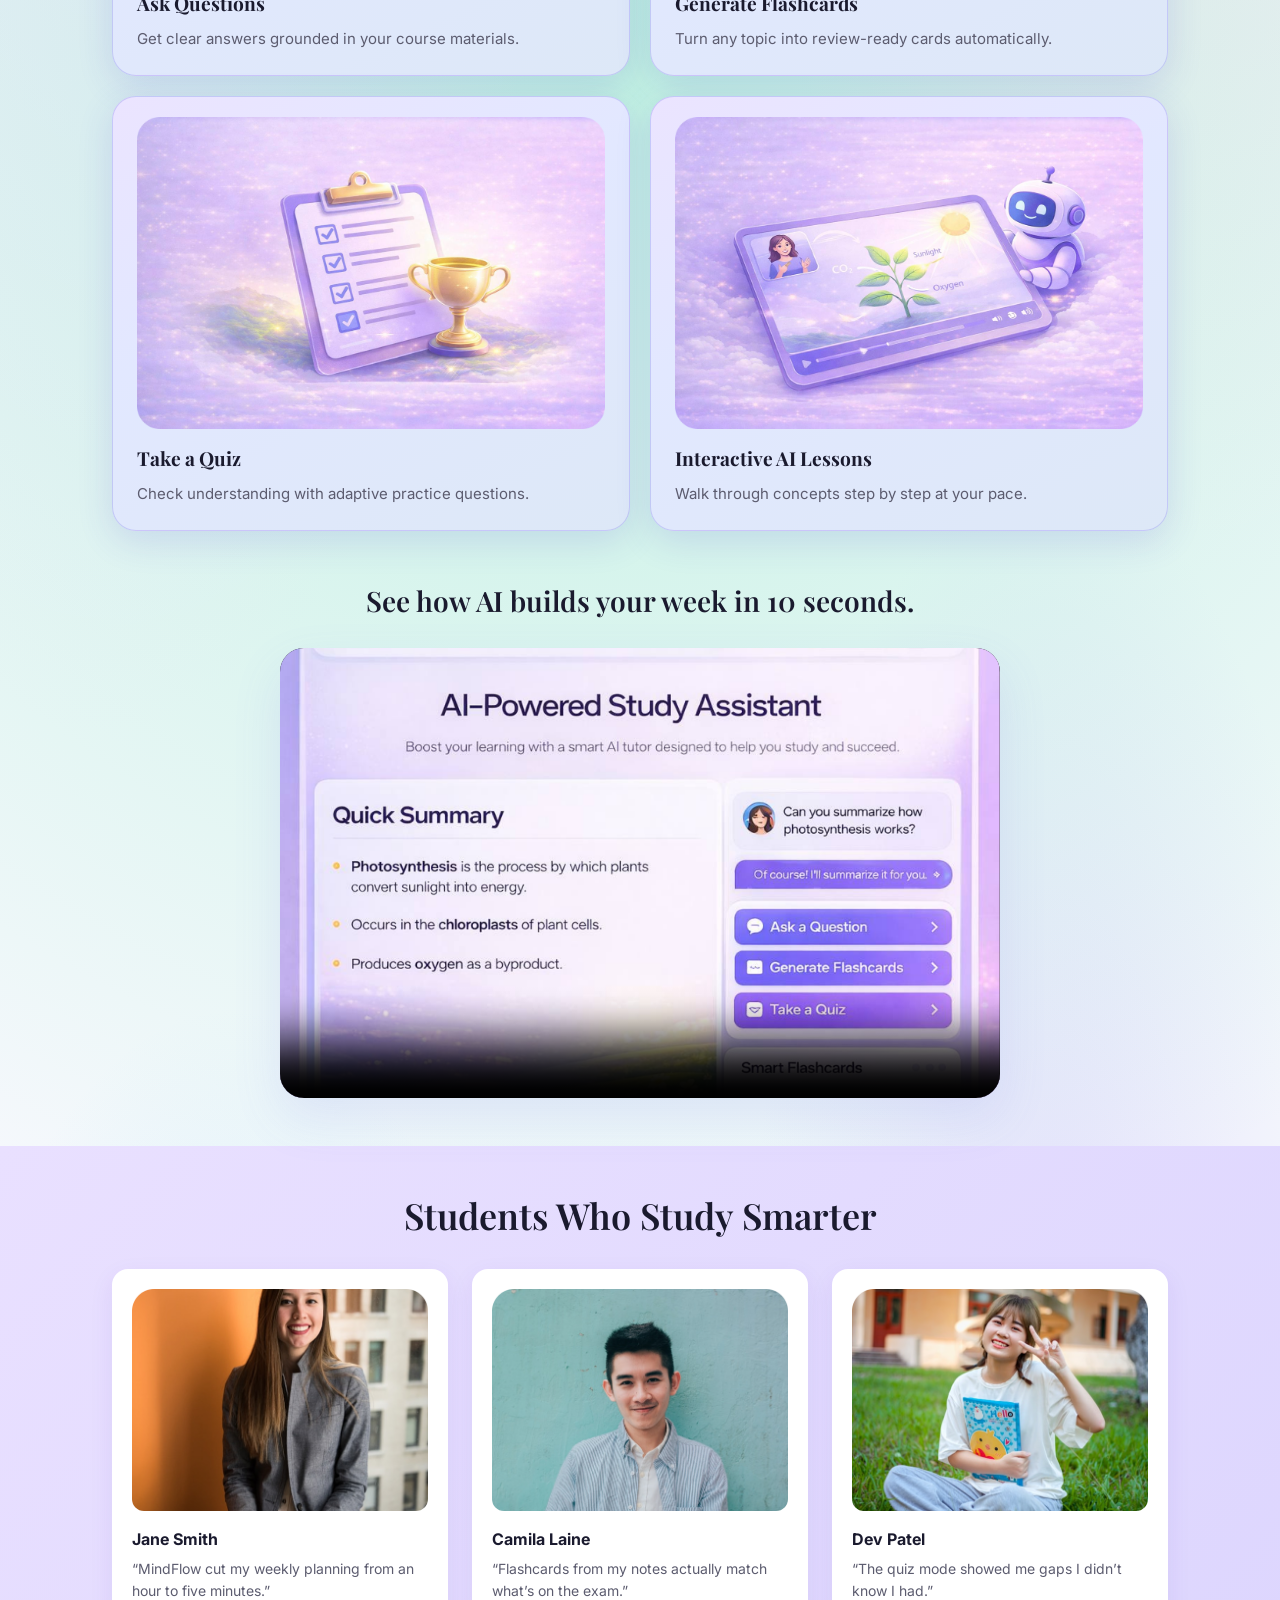
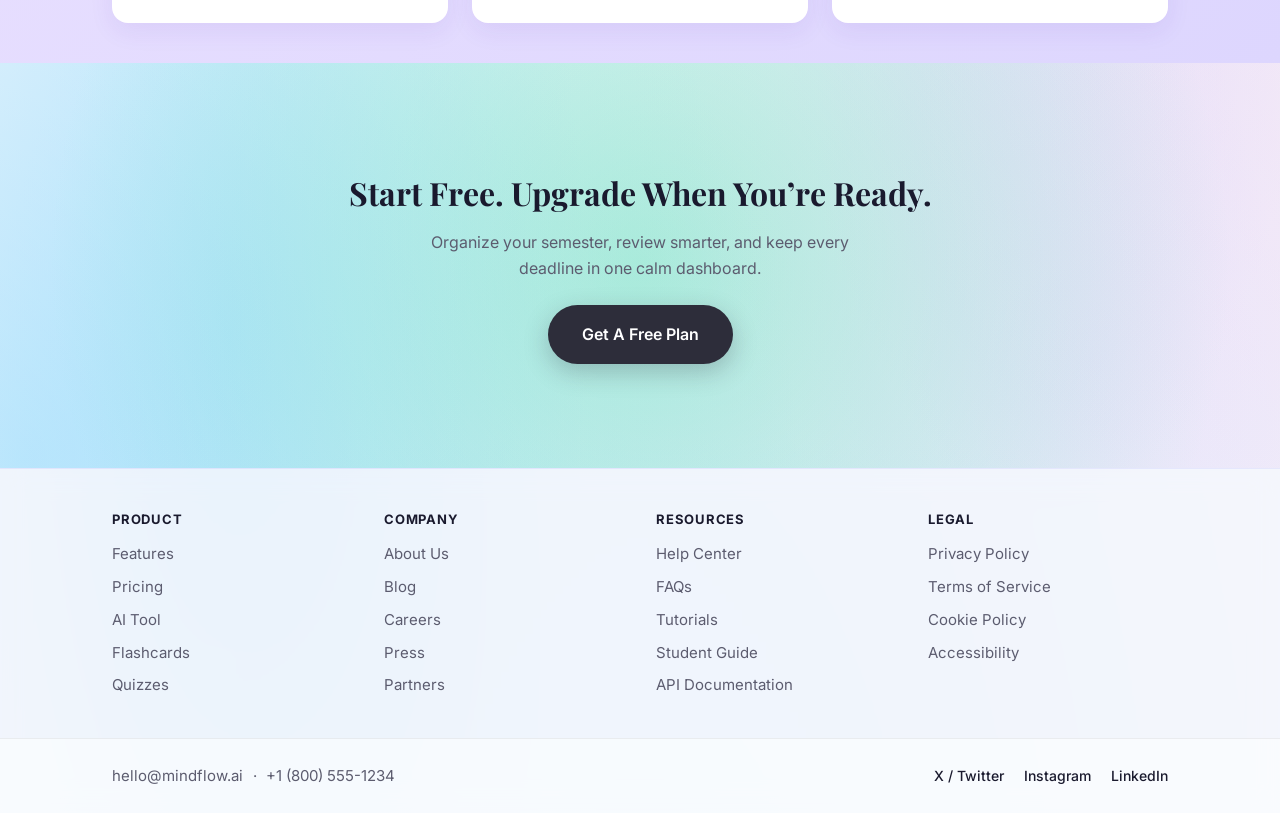
==== commit 803a6f1a: "Some improvements (add meme)" ====
--- a/index.html
+++ b/index.html
@@ -145,37 +145,7 @@
           <div class="demo-block" id="demo">
             <h2 class="demo-title">See how AI builds your week in 10 seconds.</h2>
             <div class="demo-video-wrap">
-              <button
-                type="button"
-                class="demo-play-toggle"
-                aria-label="Play video"
-                aria-pressed="false"
-              >
-                <svg
-                  class="demo-play-toggle__icon demo-play-toggle__icon--play"
-                  width="22"
-                  height="22"
-                  viewBox="0 0 24 24"
-                  fill="none"
-                  xmlns="http://www.w3.org/2000/svg"
-                  aria-hidden="true"
-                >
-                  <path d="M8 5v14l11-7L8 5z" fill="currentColor" />
-                </svg>
-                <svg
-                  class="demo-play-toggle__icon demo-play-toggle__icon--pause"
-                  width="22"
-                  height="22"
-                  viewBox="0 0 24 24"
-                  fill="none"
-                  xmlns="http://www.w3.org/2000/svg"
-                  aria-hidden="true"
-                >
-                  <path d="M6 5h4v14H6V5zm8 0h4v14h-4V5z" fill="currentColor" />
-                </svg>
-              </button>
               <video
-                id="demo-video"
                 class="demo-video"
                 controls
                 playsinline
@@ -318,35 +288,5 @@
         </div>
       </div>
     </footer>
-
-    <script>
-      // small script: middle play button plays or pauses the video and switches icon
-      (function () {
-        var wrap = document.querySelector(".demo-video-wrap");
-        if (!wrap) return;
-        var video = wrap.querySelector(".demo-video");
-        var btn = wrap.querySelector(".demo-play-toggle");
-        if (!video || !btn) return;
-
-        function syncToggle() {
-          var playing = !video.paused;
-          btn.classList.toggle("is-playing", playing);
-          btn.setAttribute("aria-pressed", playing ? "true" : "false");
-          btn.setAttribute("aria-label", playing ? "Pause video" : "Play video");
-        }
-
-        btn.addEventListener("click", function () {
-          if (video.paused) {
-            video.play().catch(function () {});
-          } else {
-            video.pause();
-          }
-        });
-
-        video.addEventListener("play", syncToggle);
-        video.addEventListener("pause", syncToggle);
-        video.addEventListener("ended", syncToggle);
-      })();
-    </script>
   </body>
 </html>
--- a/styles.css
+++ b/styles.css
@@ -514,73 +514,13 @@
   background: #0f0f14;
 }
 
-.demo-play-toggle {
-  position: absolute;
-  top: 50%;
-  left: 50%;
-  z-index: 2;
-  display: inline-flex;
-  align-items: center;
-  justify-content: center;
-  width: 48px;
-  height: 48px;
-  margin: 0;
-  padding: 0;
-  border: none;
-  border-radius: 50%;
-  color: var(--accent-dark);
-  background: rgba(255, 255, 255, 0.94);
-  box-shadow: 0 8px 28px rgba(0, 0, 0, 0.22);
-  cursor: pointer;
-  transform: translate(-50%, -50%);
-  transition: transform 0.15s ease, box-shadow 0.15s ease, background 0.15s ease;
-}
-
-.demo-play-toggle:hover {
-  background: var(--color-white);
-  box-shadow: 0 10px 32px rgba(99, 102, 241, 0.25);
-  transform: translate(-50%, -50%) scale(1.06);
-}
-
-.demo-play-toggle:focus-visible {
-  outline: 2px solid #6366f1;
-  outline-offset: 3px;
-}
-
-.demo-play-toggle__icon {
-  display: block;
-}
-
-.demo-play-toggle__icon--pause {
-  display: none;
-}
-
-.demo-play-toggle.is-playing .demo-play-toggle__icon--play {
-  display: none;
-}
-
-.demo-play-toggle.is-playing .demo-play-toggle__icon--pause {
-  display: block;
-}
-
-@media (prefers-reduced-motion: reduce) {
-  .demo-play-toggle {
-    transition-duration: 0.01ms;
-  }
-
-  .demo-play-toggle:hover {
-    transform: translate(-50%, -50%);
-  }
-}
-
-/* video fills width of box, extra height gets clipped */
+/* fill the 16:10 frame so native controls (from the controls attribute) stay visible — not clipped by overflow */
 .demo-video {
   position: absolute;
-  left: 0;
-  top: 50%;
-  transform: translateY(-50%);
-  width: 100%;
-  height: auto;
+  inset: 0;
+  width: 100%;
+  height: 100%;
+  object-fit: cover;
   display: block;
 }
 
